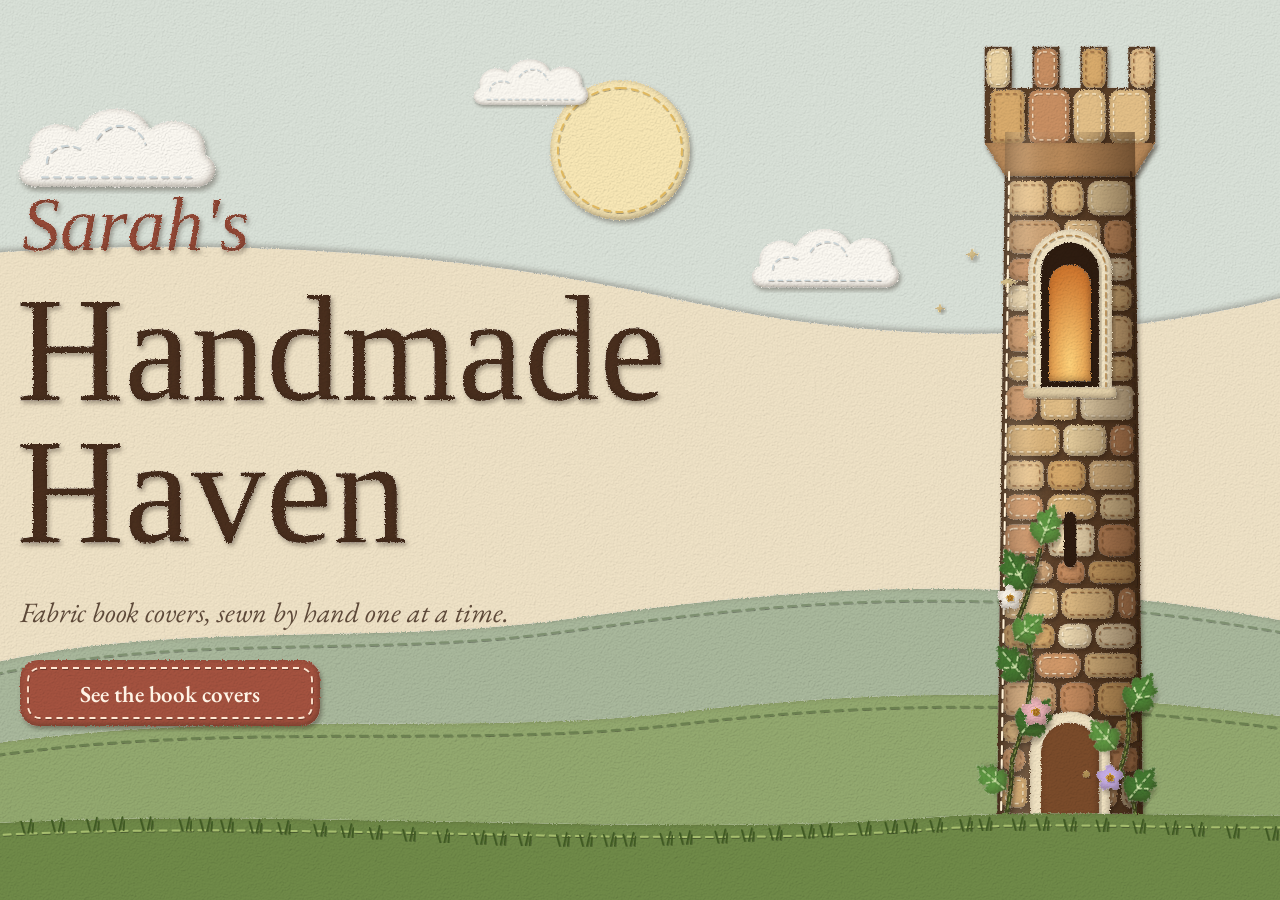
==== mockups/felt-tower.html @ f668f728 "Add felt-and-stitch style mockup of the hero A standalone page for sign-off; the live site is unchan" ====
<!doctype html>
<html lang="en">
<head>
<meta charset="utf-8">
<meta name="viewport" content="width=device-width, initial-scale=1">
<title>Felt Tower Mockup</title>
<link rel="preconnect" href="https://fonts.googleapis.com">
<link href="https://fonts.googleapis.com/css2?family=EB+Garamond:ital@1&family=IM+Fell+English:ital@0;1&display=swap" rel="stylesheet">
<style>
  html, body { margin: 0; height: 100%; background: #cdd6cf; overflow: hidden; }
  svg { display: block; width: 100vw; height: 100vh; }
</style>
</head>
<body>
<svg id="s" viewBox="0 0 1440 900" preserveAspectRatio="xMidYMid slice" aria-label="Felt tower mockup"></svg>
<script>
/* Felt-and-stitch style mockup of the hero. Static: the real version keeps
   every shape and animation, only the way things are painted changes. */
const NS = 'http://www.w3.org/2000/svg';
const svg = document.getElementById('s');
function el(n, a, p) { const e = document.createElementNS(NS, n); for (const k in a) e.setAttribute(k, a[k]); (p || svg).appendChild(e); return e; }
let seed = 11;
const rnd = () => { seed = (seed * 16807) % 2147483647; return (seed - 1) / 2147483646; };

svg.innerHTML = `
<defs>
  <!-- felt: fuzzy fibre edges, a matted fibre surface, a soft puffed edge and a shadow below -->
  <filter id="felt" x="-4%" y="-4%" width="108%" height="112%" color-interpolation-filters="sRGB">
    <feTurbulence type="fractalNoise" baseFrequency="0.75" numOctaves="2" seed="3" result="n1"/>
    <feDisplacementMap in="SourceGraphic" in2="n1" scale="3.2" xChannelSelector="R" yChannelSelector="G" result="fuzz"/>
    <feTurbulence type="fractalNoise" baseFrequency="1.15" numOctaves="3" seed="8" result="n2"/>
    <feDiffuseLighting in="n2" surfaceScale="1.1" lighting-color="#fff" result="bump"><feDistantLight azimuth="235" elevation="60"/></feDiffuseLighting>
    <feComponentTransfer in="bump" result="bumpSoft"><feFuncR type="linear" slope=".35" intercept=".68"/><feFuncG type="linear" slope=".35" intercept=".68"/><feFuncB type="linear" slope=".35" intercept=".68"/></feComponentTransfer>
    <feBlend in="fuzz" in2="bumpSoft" mode="multiply" result="tex0"/>
    <feComposite in="tex0" in2="fuzz" operator="in" result="tex"/>
    <feGaussianBlur in="SourceAlpha" stdDeviation="3.2" result="ab"/>
    <feOffset in="ab" dx="-1.5" dy="-2" result="abo"/>
    <feComposite in="SourceAlpha" in2="abo" operator="out" result="rim"/>
    <feFlood flood-color="#2a1a0c" flood-opacity=".38"/>
    <feComposite in2="rim" operator="in" result="rimShade"/>
    <feComposite in="rimShade" in2="fuzz" operator="in" result="rimIn"/>
    <feMerge result="puffed"><feMergeNode in="tex"/><feMergeNode in="rimIn"/></feMerge>
    <feGaussianBlur in="SourceAlpha" stdDeviation="2.2" result="sb"/>
    <feOffset in="sb" dx="2" dy="3" result="so"/>
    <feFlood flood-color="#1f140a" flood-opacity=".35"/>
    <feComposite in2="so" operator="in" result="shadow"/>
    <feMerge><feMergeNode in="shadow"/><feMergeNode in="puffed"/></feMerge>
  </filter>
  <!-- the same felt, without the puffed rim (big background sheets) -->
  <filter id="feltFlat" x="-2%" y="-2%" width="104%" height="104%" color-interpolation-filters="sRGB">
    <feTurbulence type="fractalNoise" baseFrequency="0.7" numOctaves="2" seed="5" result="n1"/>
    <feDisplacementMap in="SourceGraphic" in2="n1" scale="3" xChannelSelector="R" yChannelSelector="G" result="fuzz"/>
    <feTurbulence type="fractalNoise" baseFrequency="1.1" numOctaves="3" seed="2" result="n2"/>
    <feDiffuseLighting in="n2" surfaceScale="1" lighting-color="#fff" result="bump"><feDistantLight azimuth="235" elevation="62"/></feDiffuseLighting>
    <feComponentTransfer in="bump" result="bumpSoft"><feFuncR type="linear" slope=".3" intercept=".72"/><feFuncG type="linear" slope=".3" intercept=".72"/><feFuncB type="linear" slope=".3" intercept=".72"/></feComponentTransfer>
    <feBlend in="fuzz" in2="bumpSoft" mode="multiply" result="tex0"/>
    <feComposite in="tex0" in2="fuzz" operator="in" result="tex"/>
    <feGaussianBlur in="SourceAlpha" stdDeviation="2.5" result="sb"/>
    <feOffset in="sb" dx="0" dy="-3" result="so"/>
    <feFlood flood-color="#1f140a" flood-opacity=".25"/>
    <feComposite in2="so" operator="in" result="shadow"/>
    <feMerge><feMergeNode in="shadow"/><feMergeNode in="tex"/></feMerge>
  </filter>
  <!-- thread: a little wobble so stitches look sewn by hand -->
  <filter id="thread" x="-5%" y="-5%" width="110%" height="110%">
    <feTurbulence type="fractalNoise" baseFrequency="0.9" numOctaves="1" seed="4" result="n"/>
    <feDisplacementMap in="SourceGraphic" in2="n" scale="1.6" xChannelSelector="R" yChannelSelector="G" result="d"/>
    <feDropShadow dx=".6" dy=".9" stdDeviation=".4" flood-color="#000" flood-opacity=".35"/>
  </filter>
  <linearGradient id="towerShade" x1="0" x2="1">
    <stop offset="0" stop-color="#2a1708" stop-opacity=".42"/><stop offset=".22" stop-color="#fff2d8" stop-opacity=".12"/>
    <stop offset=".45" stop-color="#2a1708" stop-opacity="0"/><stop offset="1" stop-color="#2a1708" stop-opacity=".55"/>
  </linearGradient>
  <radialGradient id="glow" cx=".5" cy=".85" r=".8"><stop offset="0" stop-color="#ffd27a"/><stop offset="1" stop-color="#d0782f"/></radialGradient>
</defs>`;

const thread = (d, color, w = 2.2, dash = '7 5', parent) =>
  el('path', { d, fill: 'none', stroke: color, 'stroke-width': w, 'stroke-dasharray': dash, 'stroke-linecap': 'round', filter: 'url(#thread)' }, parent);

/* sky, sun, clouds */
el('rect', { x: -20, y: -20, width: 1480, height: 940, fill: '#d9e1d8', filter: 'url(#feltFlat)' });
const skyBand = el('g', { filter: 'url(#feltFlat)' });
el('path', { d: 'M-20 260 Q400 220 760 300 T1460 270 V940 H-20Z', fill: '#efe2c6' }, skyBand);
el('circle', { cx: 700, cy: 150, r: 70, fill: '#f8e7b5', filter: 'url(#felt)' });
thread('M700 88 a62 62 0 1 1 -0.1 0', '#e0b85e', 2, '6 6');
function cloud(x, y, s) {
  const g = el('g', { transform: `translate(${x} ${y}) scale(${s})` });
  const d = 'M0 40 C-6 14 26 4 40 18 C48 -6 92 -8 100 16 C116 2 150 10 146 38 C160 44 156 64 138 64 H6 C-12 64 -14 46 0 40Z';
  el('path', { d, fill: '#fbf8f1', filter: 'url(#felt)' }, g);
  thread('M10 56 H134 M14 44 C14 30 34 26 44 34 M56 24 C66 8 90 10 96 28', '#c9d3d6', 1.6, '5 5', g);
}
cloud(110, 110, 1.2); cloud(840, 230, 0.9); cloud(560, 60, 0.7);

/* hills */
const hills = [
  ['M-20 690 C200 610 420 650 640 620 S1100 560 1460 640 V940 H-20Z', '#a9b89c', '#8a9c7c'],
  ['M-20 760 C260 700 520 740 760 712 S1200 690 1460 730 V940 H-20Z', '#93a96f', '#7b915a'],
];
for (const [d, c, st] of hills) { el('path', { d, fill: c, filter: 'url(#felt)' }); }
thread('M-20 702 C200 622 420 662 640 632 S1100 572 1460 652', '#7e9070', 2, '8 6');
thread('M-20 772 C260 712 520 752 760 724 S1200 702 1460 742', '#6b8050', 2, '8 6');

/* the tower: a dark felt backing with felt stones stitched on */
const cx = 1150, tw = 138, tTop = 132, base = 830;
const hw = (y) => tw * (0.47 + 0.06 * (y - tTop) / (base - tTop));
const tower = el('g');
const bodyD = `M${cx - hw(tTop)} ${tTop} L${cx + hw(tTop)} ${tTop} L${cx + hw(base)} ${base} L${cx - hw(base)} ${base}Z`;
const pw = tw * 0.62, pTop = tTop - tw * 0.32, mh = tw * 0.3;
const n = 4, a = (2 * pw) / (n + (n - 1) * 0.75), gap = a * 0.75;
let parD = `M${cx - hw(tTop)} ${tTop + tw * 0.32} L${cx - pw} ${tTop + tw * 0.08} L${cx - pw} ${pTop - mh}`;
let x = cx - pw;
for (let i = 0; i < n; i++) { x += a; parD += ` L${x} ${pTop - mh}`; if (i < n - 1) { parD += ` L${x} ${pTop} L${x + gap} ${pTop} L${x + gap} ${pTop - mh}`; x += gap; } }
parD += ` L${cx + pw} ${tTop + tw * 0.08} L${cx + hw(tTop)} ${tTop + tw * 0.32}Z`;
el('path', { d: bodyD, fill: '#5d4129', filter: 'url(#felt)' }, tower);
el('path', { d: parD, fill: '#5d4129', filter: 'url(#felt)' }, tower);

const stoneCols = ['#e3bf87', '#d9ab6c', '#ecd3a2', '#d39a6a', '#c98f62', '#e8c48f', '#dcb57b', '#f0dcb4', '#cfa476'];
const stones = el('g', { filter: 'url(#felt)' }, tower);
const stitches = el('g', null, tower);
function stoneRow(y0, y1, xl, xr, inset = 4) {
  let xx = xl + 2;
  while (xx < xr - 8) {
    let w = 26 + rnd() * 32;
    if (xr - (xx + w) < 22) w = xr - xx - 2;
    const sx = xx + 2, sy = y0 + 2, sw = w - 4, sh = y1 - y0 - 4;
    const r = 6 + rnd() * 5;
    el('rect', { x: sx, y: sy, width: sw, height: sh, rx: r, fill: stoneCols[Math.floor(rnd() * stoneCols.length)] }, stones);
    if (sw > 14 && sh > 12) {
      el('rect', { x: sx + inset, y: sy + inset, width: sw - inset * 2, height: sh - inset * 2, rx: Math.max(2, r - 3),
        fill: 'none', stroke: rnd() < 0.5 ? '#fff4dc' : '#8a5a33', 'stroke-opacity': .75, 'stroke-width': 1.3,
        'stroke-dasharray': '4 3.5', filter: 'url(#thread)' }, stitches);
    }
    xx += w;
  }
}
// battlements
for (let i = 0, bx = cx - pw; i < n; i++, bx += a + gap) stoneRow(pTop - mh, pTop + 2, bx - 2, bx + a + 2, 3.5);
stoneRow(pTop, tTop + tw * 0.1, cx - pw + 2, cx + pw - 2);
// a stitched trim band where the parapet overhangs
el('path', { d: `M${cx - pw} ${tTop + tw * 0.08} L${cx + pw} ${tTop + tw * 0.08} L${cx + hw(tTop)} ${tTop + tw * 0.32} L${cx - hw(tTop)} ${tTop + tw * 0.32}Z`, fill: '#b98a5a', filter: 'url(#felt)' }, tower);
thread(`M${cx - pw + 10} ${tTop + tw * 0.15} L${cx + pw - 10} ${tTop + tw * 0.15}`, '#fff1d6', 1.6, '5 4', tower);
for (let y = tTop + tw * 0.34; y < base - 30; ) {
  const h = 26 + rnd() * 14, yb = Math.min(base, y + h);
  stoneRow(y, yb, cx - hw(y), cx + hw(y));
  y = yb + 1;
}
// round-tower light and shade over the stones
el('path', { d: bodyD, fill: 'url(#towerShade)' }, tower);

// stitched outline down both sides
thread(`M${cx - hw(tTop) + 4} ${tTop + 40} L${cx - hw(base) + 4} ${base}`, '#fff1d6', 2, '8 6');
thread(`M${cx + hw(tTop) - 4} ${tTop + 40} L${cx + hw(base) - 4} ${base}`, '#3b2614', 2, '8 6');

/* window: cream arch, dark opening, glowing felt patch */
const wx = cx, wTop = tTop + tw * 0.8, wW = tw * 0.42, wB = wTop + tw * 1.05;
const arch = (w, t, b) => `M${wx - w / 2} ${b} L${wx - w / 2} ${t + w / 2} A${w / 2} ${w / 2} 0 0 1 ${wx + w / 2} ${t + w / 2} L${wx + w / 2} ${b}Z`;
el('path', { d: arch(wW + 26, wTop - 13, wB + 4), fill: '#f2e4c4', filter: 'url(#felt)' }, tower);
el('path', { d: arch(wW, wTop, wB), fill: '#2e1c10', filter: 'url(#felt)' }, tower);
el('path', { d: arch(wW - 16, wTop + 22, wB - 6), fill: 'url(#glow)', filter: 'url(#felt)' }, tower);
thread(arch(wW + 14, wTop - 7, wB + 2).replace(/Z$/, ''), '#b48a52', 1.6, '5 4', tower);
el('rect', { x: wx - wW * 0.8, y: wB, width: wW * 1.6, height: 11, rx: 4, fill: '#e9d6ae', filter: 'url(#felt)' }, tower);
// felt sparkles drifting from the window
const starD = 'M0 -7 L2 -2 L7 0 L2 2 L0 7 L-2 2 L-7 0 L-2 -2Z';
for (const [sx, sy, r] of [[wx - 62, wTop + 40, 1.4], [wx - 98, wTop + 12, 1], [wx - 40, wTop + 92, 0.9], [wx - 130, wTop + 66, 0.8]]) {
  el('path', { d: starD, transform: `translate(${sx} ${sy}) scale(${r})`, fill: '#ffe7a8', filter: 'url(#felt)' }, tower);
}

/* arrow slit */
const sy0 = wB + tw * 0.9;
el('rect', { x: cx - 6, y: sy0, width: 12, height: 56, rx: 6, fill: '#2e1c10', filter: 'url(#felt)' }, tower);

/* door: felt planks with running-stitch seams */
const dW = tw * 0.42, dTop = base - tw * 0.78;
const door = el('g', null, tower);
el('path', { d: arch(dW + 22, dTop - 11, base + 10), fill: '#f2e4c4', filter: 'url(#felt)' }, door);
el('path', { d: arch(dW, dTop, base + 10), fill: '#7a4b2a', filter: 'url(#felt)' }, door);
for (let i = 1; i < 4; i++) thread(`M${wx - dW / 2 + dW * i / 4} ${dTop + 8} V${base}`, '#c99a68', 1.4, '4 4', door);
el('circle', { cx: wx + dW * 0.28, cy: dTop + dW * 0.9, r: 3.5, fill: '#d9b46a', filter: 'url(#felt)' }, door);

/* ivy climbing the tower: felt leaves with stitched veins, felt flowers with knotted centres */
const leafD = 'M0 0 C-3 -3 -9 -4 -10 -8 C-12 -12 -8 -14 -6 -13 C-10 -17 -9 -22 -5 -21 C-3 -24 -1 -26 0 -29 C1 -26 3 -24 5 -21 C9 -22 10 -17 6 -13 C8 -14 12 -12 10 -8 C9 -4 3 -3 0 0Z';
const ivy = el('g');
function vine(pts) {
  let d = `M${pts[0][0]} ${pts[0][1]}`;
  for (let i = 1; i < pts.length; i++) { const p = pts[i - 1], q = pts[i]; d += ` Q${p[0] + (q[0] - p[0]) * 0.2 + 10} ${(p[1] + q[1]) / 2} ${q[0]} ${q[1]}`; }
  el('path', { d, fill: 'none', stroke: '#4c5a28', 'stroke-width': 5, 'stroke-linecap': 'round', filter: 'url(#felt)' }, ivy);
  thread(d, '#7d8f45', 1.2, '4 4', ivy);
  return pts;
}
const greens = ['#4f8a38', '#5f9a43', '#447a31', '#6aa64c'];
function leaf(x, y, rot, s) {
  const g = el('g', { transform: `translate(${x} ${y}) rotate(${rot}) scale(${s})` }, ivy);
  el('path', { d: leafD, fill: greens[Math.floor(rnd() * greens.length)], filter: 'url(#felt)' }, g);
  thread('M0 -2 V-24 M0 -10 L-6 -15 M0 -10 L6 -15', '#d6e8b0', 0.9, '2.5 2', g);
}
function flower(x, y, s, col) {
  const g = el('g', { transform: `translate(${x} ${y}) scale(${s})` }, ivy);
  const petals = el('g', { filter: 'url(#felt)' }, g);
  for (let i = 0; i < 5; i++) el('ellipse', { cx: 0, cy: -6, rx: 4.6, ry: 6, transform: `rotate(${i * 72})`, fill: col }, petals);
  el('circle', { r: 3.4, fill: '#f0b43c', filter: 'url(#felt)' }, g);
  for (let i = 0; i < 5; i++) el('circle', { cx: Math.cos(i * 1.26) * 1.6, cy: Math.sin(i * 1.26) * 1.6, r: .8, fill: '#9a5d14' }, g);
}
const v1 = vine([[cx - 70, base + 10], [cx - 58, base - 70], [cx - 40, base - 140], [cx - 52, base - 210], [cx - 30, base - 280]]);
const v2 = vine([[cx + 64, base + 10], [cx + 50, base - 60], [cx + 58, base - 120]]);
[[cx - 64, base - 40, -50], [cx - 50, base - 95, 40], [cx - 44, base - 150, -40], [cx - 56, base - 190, 50], [cx - 42, base - 240, -30], [cx - 30, base - 285, 20],
 [cx + 58, base - 30, 40], [cx + 46, base - 80, -40], [cx + 60, base - 118, 30]].forEach(([lx, ly, r]) => leaf(lx, ly, r, 1.3 + rnd() * 0.4));
flower(cx - 34, base - 118, 1.25, '#f3b9c0'); flower(cx - 60, base - 232, 1.1, '#fbf5ea'); flower(cx + 40, base - 52, 1.15, '#c9b0ea');

/* ground: green felt with thread grass and little felt flowers */
el('path', { d: 'M-20 830 C300 800 700 840 1000 818 C1150 806 1300 822 1460 812 V940 H-20Z', fill: '#6f8a48', filter: 'url(#felt)' });
thread('M-20 842 C300 812 700 852 1000 830 C1150 818 1300 834 1460 824', '#a6bd6e', 2, '7 6');
for (let gx = 10; gx < 1440; gx += 18 + rnd() * 22) {
  const gy = 832 - 8 * Math.sin(gx / 140) + 6;
  thread(`M${gx} ${gy} l-3 -11 M${gx + 4} ${gy} l3 -13 M${gx + 8} ${gy} l1 -9`, '#3f5a24', 1.6, '0', null);
}
for (const [fx, fy, c] of [[240, 836, '#f3b9c0'], [520, 842, '#fbf5ea'], [880, 838, '#f8d66a'], [1330, 834, '#fbf5ea'], [990, 846, '#f3b9c0']]) flower(fx, fy, 0.9, c);

/* the title, as felt letters appliquéd onto the sky */
const title = el('g', { transform: 'translate(96 250)' });
const t1 = el('text', { x: 6, y: 0, 'font-family': 'IM Fell English', 'font-style': 'italic', 'font-size': 76, fill: '#a34f3c', filter: 'url(#felt)' }, title);
t1.textContent = "Sarah's";
const big = [['Handmade', 150], ['Haven', 292]];
for (const [word, y] of big) {
  const t = el('text', { x: 0, y, 'font-family': 'IM Fell English', 'font-size': 150, fill: '#4a2f1e', filter: 'url(#felt)' }, title);
  t.textContent = word;
}
const tag = el('text', { x: 4, y: 372, 'font-family': 'EB Garamond', 'font-style': 'italic', 'font-size': 28, fill: '#5c4838' }, title);
tag.textContent = 'Fabric book covers, sewn by hand one at a time.';
// a felt button for the call to action
const btn = el('g', { transform: 'translate(100 660)' });
el('rect', { width: 300, height: 66, rx: 18, fill: '#a4523f', filter: 'url(#felt)' }, btn);
el('rect', { x: 8, y: 8, width: 284, height: 50, rx: 12, fill: 'none', stroke: '#ffe7d2', 'stroke-width': 1.8, 'stroke-dasharray': '6 5', filter: 'url(#thread)' }, btn);
const bt = el('text', { x: 150, y: 42, 'text-anchor': 'middle', 'font-family': 'EB Garamond', 'font-size': 23, 'font-weight': 600, fill: '#fff4e6' }, btn);
bt.textContent = 'See the book covers';
</script>
</body>
</html>
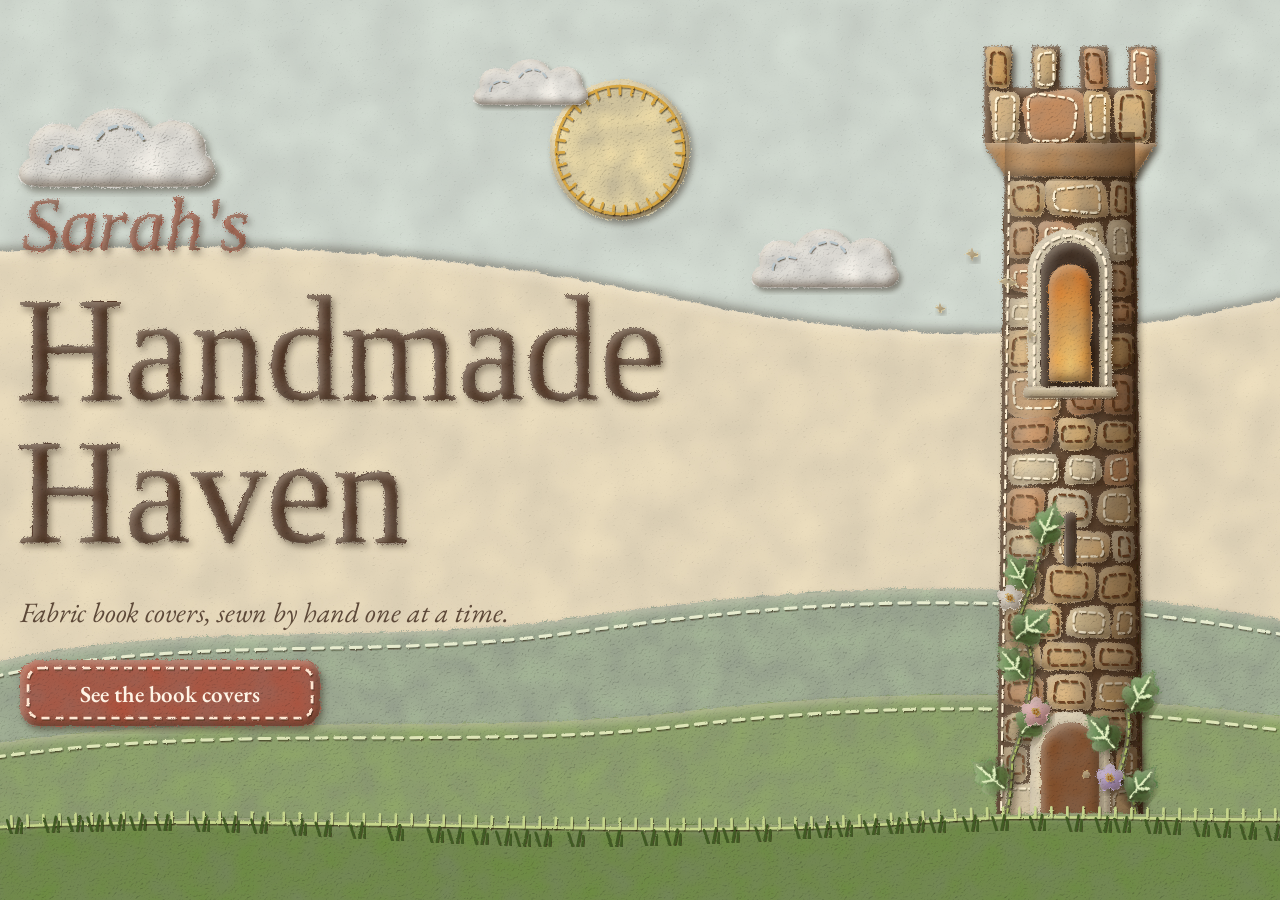
==== commit 05a3e1fa: "Felt mockup: stronger felt and stitching Coarser fibre surface, stray fibres past every edge, heathe" ====
--- a/mockups/felt-tower.html
+++ b/mockups/felt-tower.html
@@ -24,70 +24,127 @@
 
 svg.innerHTML = `
 <defs>
-  <!-- felt: fuzzy fibre edges, a matted fibre surface, a soft puffed edge and a shadow below -->
-  <filter id="felt" x="-4%" y="-4%" width="108%" height="112%" color-interpolation-filters="sRGB">
-    <feTurbulence type="fractalNoise" baseFrequency="0.75" numOctaves="2" seed="3" result="n1"/>
-    <feDisplacementMap in="SourceGraphic" in2="n1" scale="3.2" xChannelSelector="R" yChannelSelector="G" result="fuzz"/>
-    <feTurbulence type="fractalNoise" baseFrequency="1.15" numOctaves="3" seed="8" result="n2"/>
-    <feDiffuseLighting in="n2" surfaceScale="1.1" lighting-color="#fff" result="bump"><feDistantLight azimuth="235" elevation="60"/></feDiffuseLighting>
-    <feComponentTransfer in="bump" result="bumpSoft"><feFuncR type="linear" slope=".35" intercept=".68"/><feFuncG type="linear" slope=".35" intercept=".68"/><feFuncB type="linear" slope=".35" intercept=".68"/></feComponentTransfer>
-    <feBlend in="fuzz" in2="bumpSoft" mode="multiply" result="tex0"/>
-    <feComposite in="tex0" in2="fuzz" operator="in" result="tex"/>
-    <feGaussianBlur in="SourceAlpha" stdDeviation="3.2" result="ab"/>
-    <feOffset in="ab" dx="-1.5" dy="-2" result="abo"/>
-    <feComposite in="SourceAlpha" in2="abo" operator="out" result="rim"/>
-    <feFlood flood-color="#2a1a0c" flood-opacity=".38"/>
-    <feComposite in2="rim" operator="in" result="rimShade"/>
-    <feComposite in="rimShade" in2="fuzz" operator="in" result="rimIn"/>
-    <feMerge result="puffed"><feMergeNode in="tex"/><feMergeNode in="rimIn"/></feMerge>
-    <feGaussianBlur in="SourceAlpha" stdDeviation="2.2" result="sb"/>
-    <feOffset in="sb" dx="2" dy="3" result="so"/>
-    <feFlood flood-color="#1f140a" flood-opacity=".35"/>
-    <feComposite in2="so" operator="in" result="shadow"/>
-    <feMerge><feMergeNode in="shadow"/><feMergeNode in="puffed"/></feMerge>
+  <!-- felt: heathered colour, coarse matted fibres, stray fibres past every edge, a puffed stuffed edge, a soft shadow -->
+  <filter id="felt" x="-8%" y="-8%" width="116%" height="120%" color-interpolation-filters="sRGB">
+    <!-- heathered: slow colour variation across the piece -->
+    <feTurbulence type="fractalNoise" baseFrequency="0.035" numOctaves="2" seed="9" result="heath"/>
+    <feColorMatrix in="heath" type="matrix" values="0 0 0 0 .5  0 0 0 0 .5  0 0 0 0 .5  .9 0 0 0 0" result="heathA"/>
+    <feComposite in="heathA" in2="SourceGraphic" operator="in" result="heathIn"/>
+    <feBlend in="SourceGraphic" in2="heathIn" mode="soft-light" result="col"/>
+    <!-- uneven cut edge -->
+    <feTurbulence type="fractalNoise" baseFrequency="0.09" numOctaves="2" seed="3" result="nEdge"/>
+    <feDisplacementMap in="col" in2="nEdge" scale="3.5" xChannelSelector="R" yChannelSelector="G" result="cut"/>
+    <!-- stray fibres: a fine, strongly displaced copy at the edge -->
+    <feTurbulence type="fractalNoise" baseFrequency="1.8" numOctaves="1" seed="12" result="nFib"/>
+    <feDisplacementMap in="cut" in2="nFib" scale="9" xChannelSelector="R" yChannelSelector="B" result="fib"/>
+    <feComponentTransfer in="fib" result="fibSoft"><feFuncA type="linear" slope=".75"/></feComponentTransfer>
+    <!-- matted fibre surface, coarse enough to read at a distance -->
+    <feTurbulence type="fractalNoise" baseFrequency="1.25" numOctaves="3" seed="8" result="nSurf"/>
+    <feDiffuseLighting in="nSurf" surfaceScale="1.7" lighting-color="#fff" result="bump"><feDistantLight azimuth="235" elevation="55"/></feDiffuseLighting>
+    <feComponentTransfer in="bump" result="bumpSoft"><feFuncR type="linear" slope=".5" intercept=".62"/><feFuncG type="linear" slope=".5" intercept=".62"/><feFuncB type="linear" slope=".5" intercept=".62"/></feComponentTransfer>
+    <feBlend in="cut" in2="bumpSoft" mode="multiply" result="tex00"/>
+    <feColorMatrix in="tex00" type="saturate" values="1.18" result="tex0"/>
+    <feComposite in="tex0" in2="cut" operator="in" result="tex"/>
+    <!-- puff: dark rim low-right, light rim high-left -->
+    <feGaussianBlur in="SourceAlpha" stdDeviation="4.5" result="ab"/>
+    <feOffset in="ab" dx="-3" dy="-4" result="abDark"/>
+    <feComposite in="SourceAlpha" in2="abDark" operator="out" result="rimD"/>
+    <feFlood flood-color="#2a1708" flood-opacity=".55"/><feComposite in2="rimD" operator="in" result="rimDark"/>
+    <feOffset in="ab" dx="3" dy="4" result="abLight"/>
+    <feComposite in="SourceAlpha" in2="abLight" operator="out" result="rimL"/>
+    <feFlood flood-color="#fff6e2" flood-opacity=".38"/><feComposite in2="rimL" operator="in" result="rimLight"/>
+    <feMerge result="pf"><feMergeNode in="tex"/><feMergeNode in="rimDark"/><feMergeNode in="rimLight"/></feMerge>
+    <feComposite in="pf" in2="cut" operator="in" result="puffed"/>
+    <!-- shadow on the piece below -->
+    <feGaussianBlur in="SourceAlpha" stdDeviation="3" result="sb"/>
+    <feOffset in="sb" dx="3" dy="4" result="so"/>
+    <feFlood flood-color="#1f1206" flood-opacity=".42"/><feComposite in2="so" operator="in" result="shadow"/>
+    <feMerge><feMergeNode in="shadow"/><feMergeNode in="fibSoft"/><feMergeNode in="puffed"/></feMerge>
   </filter>
-  <!-- the same felt, without the puffed rim (big background sheets) -->
-  <filter id="feltFlat" x="-2%" y="-2%" width="104%" height="104%" color-interpolation-filters="sRGB">
-    <feTurbulence type="fractalNoise" baseFrequency="0.7" numOctaves="2" seed="5" result="n1"/>
-    <feDisplacementMap in="SourceGraphic" in2="n1" scale="3" xChannelSelector="R" yChannelSelector="G" result="fuzz"/>
-    <feTurbulence type="fractalNoise" baseFrequency="1.1" numOctaves="3" seed="2" result="n2"/>
-    <feDiffuseLighting in="n2" surfaceScale="1" lighting-color="#fff" result="bump"><feDistantLight azimuth="235" elevation="62"/></feDiffuseLighting>
-    <feComponentTransfer in="bump" result="bumpSoft"><feFuncR type="linear" slope=".3" intercept=".72"/><feFuncG type="linear" slope=".3" intercept=".72"/><feFuncB type="linear" slope=".3" intercept=".72"/></feComponentTransfer>
-    <feBlend in="fuzz" in2="bumpSoft" mode="multiply" result="tex0"/>
-    <feComposite in="tex0" in2="fuzz" operator="in" result="tex"/>
-    <feGaussianBlur in="SourceAlpha" stdDeviation="2.5" result="sb"/>
-    <feOffset in="sb" dx="0" dy="-3" result="so"/>
-    <feFlood flood-color="#1f140a" flood-opacity=".25"/>
-    <feComposite in2="so" operator="in" result="shadow"/>
-    <feMerge><feMergeNode in="shadow"/><feMergeNode in="tex"/></feMerge>
+  <!-- big background sheets: same felt, gentler puff -->
+  <filter id="feltFlat" x="-3%" y="-3%" width="106%" height="106%" color-interpolation-filters="sRGB">
+    <feTurbulence type="fractalNoise" baseFrequency="0.02" numOctaves="2" seed="4" result="heath"/>
+    <feColorMatrix in="heath" type="matrix" values="0 0 0 0 .5  0 0 0 0 .5  0 0 0 0 .5  .45 0 0 0 0" result="heathA"/>
+    <feComposite in="heathA" in2="SourceGraphic" operator="in" result="heathIn"/>
+    <feBlend in="SourceGraphic" in2="heathIn" mode="soft-light" result="col"/>
+    <feTurbulence type="fractalNoise" baseFrequency="0.08" numOctaves="2" seed="5" result="nEdge"/>
+    <feDisplacementMap in="col" in2="nEdge" scale="6" xChannelSelector="R" yChannelSelector="G" result="cut"/>
+    <feTurbulence type="fractalNoise" baseFrequency="1.8" numOctaves="1" seed="6" result="nFib"/>
+    <feDisplacementMap in="cut" in2="nFib" scale="9" xChannelSelector="R" yChannelSelector="B" result="fib"/>
+    <feComponentTransfer in="fib" result="fibSoft"><feFuncA type="linear" slope=".7"/></feComponentTransfer>
+    <feTurbulence type="fractalNoise" baseFrequency="1.25" numOctaves="3" seed="2" result="nSurf"/>
+    <feDiffuseLighting in="nSurf" surfaceScale="1.3" lighting-color="#fff" result="bump"><feDistantLight azimuth="235" elevation="58"/></feDiffuseLighting>
+    <feComponentTransfer in="bump" result="bumpSoft"><feFuncR type="linear" slope=".38" intercept=".72"/><feFuncG type="linear" slope=".38" intercept=".72"/><feFuncB type="linear" slope=".38" intercept=".72"/></feComponentTransfer>
+    <feBlend in="cut" in2="bumpSoft" mode="multiply" result="tex00"/>
+    <feColorMatrix in="tex00" type="saturate" values="1.18" result="tex0"/>
+    <feComposite in="tex0" in2="cut" operator="in" result="tex"/>
+    <feGaussianBlur in="SourceAlpha" stdDeviation="5" result="ab"/>
+    <feOffset in="ab" dx="0" dy="6" result="abL"/>
+    <feComposite in="SourceAlpha" in2="abL" operator="out" result="rimL"/>
+    <feFlood flood-color="#fff6e2" flood-opacity=".3"/><feComposite in2="rimL" operator="in" result="rimLight"/>
+    <feMerge result="pf"><feMergeNode in="tex"/><feMergeNode in="rimLight"/></feMerge>
+    <feComposite in="pf" in2="cut" operator="in" result="puffed"/>
+    <feGaussianBlur in="SourceAlpha" stdDeviation="4" result="sb"/>
+    <feOffset in="sb" dx="0" dy="-5" result="so"/>
+    <feFlood flood-color="#1f1206" flood-opacity=".32"/><feComposite in2="so" operator="in" result="shadow"/>
+    <feMerge><feMergeNode in="shadow"/><feMergeNode in="fibSoft"/><feMergeNode in="puffed"/></feMerge>
   </filter>
-  <!-- thread: a little wobble so stitches look sewn by hand -->
+  <!-- thread: hand wobble, a tiny highlight and a shadow where it dips into the felt -->
   <filter id="thread" x="-5%" y="-5%" width="110%" height="110%">
-    <feTurbulence type="fractalNoise" baseFrequency="0.9" numOctaves="1" seed="4" result="n"/>
-    <feDisplacementMap in="SourceGraphic" in2="n" scale="1.6" xChannelSelector="R" yChannelSelector="G" result="d"/>
-    <feDropShadow dx=".6" dy=".9" stdDeviation=".4" flood-color="#000" flood-opacity=".35"/>
+    <feTurbulence type="fractalNoise" baseFrequency="0.6" numOctaves="1" seed="4" result="n"/>
+    <feDisplacementMap in="SourceGraphic" in2="n" scale="2.4" xChannelSelector="R" yChannelSelector="G" result="d"/>
+    <feGaussianBlur in="d" stdDeviation=".35" result="db"/>
+    <feDropShadow in="db" dx=".9" dy="1.4" stdDeviation=".6" flood-color="#1a0f05" flood-opacity=".55"/>
   </filter>
   <linearGradient id="towerShade" x1="0" x2="1">
-    <stop offset="0" stop-color="#2a1708" stop-opacity=".42"/><stop offset=".22" stop-color="#fff2d8" stop-opacity=".12"/>
-    <stop offset=".45" stop-color="#2a1708" stop-opacity="0"/><stop offset="1" stop-color="#2a1708" stop-opacity=".55"/>
+    <stop offset="0" stop-color="#2a1708" stop-opacity=".45"/><stop offset=".22" stop-color="#fff2d8" stop-opacity=".12"/>
+    <stop offset=".45" stop-color="#2a1708" stop-opacity="0"/><stop offset="1" stop-color="#2a1708" stop-opacity=".6"/>
   </linearGradient>
   <radialGradient id="glow" cx=".5" cy=".85" r=".8"><stop offset="0" stop-color="#ffd27a"/><stop offset="1" stop-color="#d0782f"/></radialGradient>
 </defs>`;
 
-const thread = (d, color, w = 2.2, dash = '7 5', parent) =>
+const thread = (d, color, w = 3.2, dash = '10 7', parent) =>
   el('path', { d, fill: 'none', stroke: color, 'stroke-width': w, 'stroke-dasharray': dash, 'stroke-linecap': 'round', filter: 'url(#thread)' }, parent);
 
+// blanket stitch along a path: a running line plus little ticks into the piece
+function blanket(pathD, color, every = 14, len = 9, inward = 1, parent) {
+  const p = el('path', { d: pathD, fill: 'none' }, parent);
+  const L = p.getTotalLength(); p.remove();
+  let d = '';
+  for (let s = 0; s < L; s += every) {
+    const a = p.getPointAtLength(Math.min(L, s)), b = p.getPointAtLength(Math.min(L, s + 1));
+    const tx = b.x - a.x, ty = b.y - a.y, m = Math.hypot(tx, ty) || 1;
+    const nx = -ty / m * inward, ny = tx / m * inward;
+    d += `M${a.x.toFixed(1)} ${a.y.toFixed(1)} l${(nx * len).toFixed(1)} ${(ny * len).toFixed(1)} `;
+  }
+  thread(pathD, color, 2.6, '0', parent);
+  thread(d, color, 2.6, '0', parent);
+}
+// a wonky hand-cut shape for a felt stone
+function cutRect(x, y, w, h) {
+  const j = () => (rnd() - 0.5) * Math.min(w, h) * 0.22;
+  const p = [[x + j(), y + j()], [x + w + j(), y + j()], [x + w + j(), y + h + j()], [x + j(), y + h + j()]];
+  const r = Math.min(w, h) * 0.3;
+  let d = '';
+  for (let i = 0; i < 4; i++) {
+    const c = p[i], nx = p[(i + 1) % 4], pv = p[(i + 3) % 4];
+    const a = [c[0] + (pv[0] - c[0]) * r / Math.hypot(pv[0] - c[0], pv[1] - c[1]), c[1] + (pv[1] - c[1]) * r / Math.hypot(pv[0] - c[0], pv[1] - c[1])];
+    const b = [c[0] + (nx[0] - c[0]) * r / Math.hypot(nx[0] - c[0], nx[1] - c[1]), c[1] + (nx[1] - c[1]) * r / Math.hypot(nx[0] - c[0], nx[1] - c[1])];
+    d += `${i ? 'L' : 'M'}${a[0].toFixed(1)} ${a[1].toFixed(1)} Q${c[0].toFixed(1)} ${c[1].toFixed(1)} ${b[0].toFixed(1)} ${b[1].toFixed(1)} `;
+  }
+  return d + 'Z';
+}
 /* sky, sun, clouds */
 el('rect', { x: -20, y: -20, width: 1480, height: 940, fill: '#d9e1d8', filter: 'url(#feltFlat)' });
 const skyBand = el('g', { filter: 'url(#feltFlat)' });
 el('path', { d: 'M-20 260 Q400 220 760 300 T1460 270 V940 H-20Z', fill: '#efe2c6' }, skyBand);
 el('circle', { cx: 700, cy: 150, r: 70, fill: '#f8e7b5', filter: 'url(#felt)' });
-thread('M700 88 a62 62 0 1 1 -0.1 0', '#e0b85e', 2, '6 6');
+blanket('M700 86 a64 64 0 1 1 -0.1 0', '#d8a743', 13, 8, 1);
 function cloud(x, y, s) {
   const g = el('g', { transform: `translate(${x} ${y}) scale(${s})` });
   const d = 'M0 40 C-6 14 26 4 40 18 C48 -6 92 -8 100 16 C116 2 150 10 146 38 C160 44 156 64 138 64 H6 C-12 64 -14 46 0 40Z';
   el('path', { d, fill: '#fbf8f1', filter: 'url(#felt)' }, g);
-  thread('M10 56 H134 M14 44 C14 30 34 26 44 34 M56 24 C66 8 90 10 96 28', '#c9d3d6', 1.6, '5 5', g);
+  thread('M14 44 C14 30 34 26 44 34 M56 24 C66 8 90 10 96 28', '#b9c6cc', 2.4, '7 6', g);
 }
 cloud(110, 110, 1.2); cloud(840, 230, 0.9); cloud(560, 60, 0.7);
 
@@ -97,8 +154,8 @@
   ['M-20 760 C260 700 520 740 760 712 S1200 690 1460 730 V940 H-20Z', '#93a96f', '#7b915a'],
 ];
 for (const [d, c, st] of hills) { el('path', { d, fill: c, filter: 'url(#felt)' }); }
-thread('M-20 702 C200 622 420 662 640 632 S1100 572 1460 652', '#7e9070', 2, '8 6');
-thread('M-20 772 C260 712 520 752 760 724 S1200 702 1460 742', '#6b8050', 2, '8 6');
+thread('M-20 704 C200 624 420 664 640 634 S1100 574 1460 654', '#e8eccf', 3, '11 8');
+thread('M-20 774 C260 714 520 754 760 726 S1200 704 1460 744', '#dfe6b8', 3, '11 8');
 
 /* the tower: a dark felt backing with felt stones stitched on */
 const cx = 1150, tw = 138, tTop = 132, base = 830;
@@ -117,18 +174,19 @@
 const stoneCols = ['#e3bf87', '#d9ab6c', '#ecd3a2', '#d39a6a', '#c98f62', '#e8c48f', '#dcb57b', '#f0dcb4', '#cfa476'];
 const stones = el('g', { filter: 'url(#felt)' }, tower);
 const stitches = el('g', null, tower);
-function stoneRow(y0, y1, xl, xr, inset = 4) {
+function stoneRow(y0, y1, xl, xr, inset = 5) {
   let xx = xl + 2;
   while (xx < xr - 8) {
-    let w = 26 + rnd() * 32;
+    let w = 30 + rnd() * 34;
     if (xr - (xx + w) < 22) w = xr - xx - 2;
     const sx = xx + 2, sy = y0 + 2, sw = w - 4, sh = y1 - y0 - 4;
     const r = 6 + rnd() * 5;
-    el('rect', { x: sx, y: sy, width: sw, height: sh, rx: r, fill: stoneCols[Math.floor(rnd() * stoneCols.length)] }, stones);
-    if (sw > 14 && sh > 12) {
-      el('rect', { x: sx + inset, y: sy + inset, width: sw - inset * 2, height: sh - inset * 2, rx: Math.max(2, r - 3),
-        fill: 'none', stroke: rnd() < 0.5 ? '#fff4dc' : '#8a5a33', 'stroke-opacity': .75, 'stroke-width': 1.3,
-        'stroke-dasharray': '4 3.5', filter: 'url(#thread)' }, stitches);
+    void r;
+    el('path', { d: cutRect(sx, sy, sw, sh), fill: stoneCols[Math.floor(rnd() * stoneCols.length)] }, stones);
+    if (sw > 16 && sh > 14) {
+      el('path', { d: cutRect(sx + inset + 1, sy + inset + 1, sw - inset * 2 - 2, sh - inset * 2 - 2),
+        fill: 'none', stroke: rnd() < 0.6 ? '#fff3d6' : '#6e4322', 'stroke-width': 2.2,
+        'stroke-dasharray': '5.5 4', 'stroke-linecap': 'round', filter: 'url(#thread)' }, stitches);
     }
     xx += w;
   }
@@ -138,9 +196,9 @@
 stoneRow(pTop, tTop + tw * 0.1, cx - pw + 2, cx + pw - 2);
 // a stitched trim band where the parapet overhangs
 el('path', { d: `M${cx - pw} ${tTop + tw * 0.08} L${cx + pw} ${tTop + tw * 0.08} L${cx + hw(tTop)} ${tTop + tw * 0.32} L${cx - hw(tTop)} ${tTop + tw * 0.32}Z`, fill: '#b98a5a', filter: 'url(#felt)' }, tower);
-thread(`M${cx - pw + 10} ${tTop + tw * 0.15} L${cx + pw - 10} ${tTop + tw * 0.15}`, '#fff1d6', 1.6, '5 4', tower);
+thread(`M${cx - pw + 10} ${tTop + tw * 0.15} L${cx + pw - 10} ${tTop + tw * 0.15}`, '#fff1d6', 2.6, '7 5', tower);
 for (let y = tTop + tw * 0.34; y < base - 30; ) {
-  const h = 26 + rnd() * 14, yb = Math.min(base, y + h);
+  const h = 30 + rnd() * 14, yb = Math.min(base, y + h);
   stoneRow(y, yb, cx - hw(y), cx + hw(y));
   y = yb + 1;
 }
@@ -157,7 +215,7 @@
 el('path', { d: arch(wW + 26, wTop - 13, wB + 4), fill: '#f2e4c4', filter: 'url(#felt)' }, tower);
 el('path', { d: arch(wW, wTop, wB), fill: '#2e1c10', filter: 'url(#felt)' }, tower);
 el('path', { d: arch(wW - 16, wTop + 22, wB - 6), fill: 'url(#glow)', filter: 'url(#felt)' }, tower);
-thread(arch(wW + 14, wTop - 7, wB + 2).replace(/Z$/, ''), '#b48a52', 1.6, '5 4', tower);
+thread(arch(wW + 14, wTop - 7, wB + 2).replace(/Z$/, ''), '#fff1d6', 2.6, '7 5', tower);
 el('rect', { x: wx - wW * 0.8, y: wB, width: wW * 1.6, height: 11, rx: 4, fill: '#e9d6ae', filter: 'url(#felt)' }, tower);
 // felt sparkles drifting from the window
 const starD = 'M0 -7 L2 -2 L7 0 L2 2 L0 7 L-2 2 L-7 0 L-2 -2Z';
@@ -174,7 +232,7 @@
 const door = el('g', null, tower);
 el('path', { d: arch(dW + 22, dTop - 11, base + 10), fill: '#f2e4c4', filter: 'url(#felt)' }, door);
 el('path', { d: arch(dW, dTop, base + 10), fill: '#7a4b2a', filter: 'url(#felt)' }, door);
-for (let i = 1; i < 4; i++) thread(`M${wx - dW / 2 + dW * i / 4} ${dTop + 8} V${base}`, '#c99a68', 1.4, '4 4', door);
+for (let i = 1; i < 4; i++) thread(`M${wx - dW / 2 + dW * i / 4} ${dTop + 8} V${base}`, '#e6c18f', 2.4, '6 5', door);
 el('circle', { cx: wx + dW * 0.28, cy: dTop + dW * 0.9, r: 3.5, fill: '#d9b46a', filter: 'url(#felt)' }, door);
 
 /* ivy climbing the tower: felt leaves with stitched veins, felt flowers with knotted centres */
@@ -184,14 +242,14 @@
   let d = `M${pts[0][0]} ${pts[0][1]}`;
   for (let i = 1; i < pts.length; i++) { const p = pts[i - 1], q = pts[i]; d += ` Q${p[0] + (q[0] - p[0]) * 0.2 + 10} ${(p[1] + q[1]) / 2} ${q[0]} ${q[1]}`; }
   el('path', { d, fill: 'none', stroke: '#4c5a28', 'stroke-width': 5, 'stroke-linecap': 'round', filter: 'url(#felt)' }, ivy);
-  thread(d, '#7d8f45', 1.2, '4 4', ivy);
+  thread(d, '#a8bb63', 2, '5 4', ivy);
   return pts;
 }
 const greens = ['#4f8a38', '#5f9a43', '#447a31', '#6aa64c'];
 function leaf(x, y, rot, s) {
   const g = el('g', { transform: `translate(${x} ${y}) rotate(${rot}) scale(${s})` }, ivy);
   el('path', { d: leafD, fill: greens[Math.floor(rnd() * greens.length)], filter: 'url(#felt)' }, g);
-  thread('M0 -2 V-24 M0 -10 L-6 -15 M0 -10 L6 -15', '#d6e8b0', 0.9, '2.5 2', g);
+  thread('M0 -2 V-24 M0 -10 L-6 -15 M0 -10 L6 -15', '#e3f0c0', 1.4, '0', g);
 }
 function flower(x, y, s, col) {
   const g = el('g', { transform: `translate(${x} ${y}) scale(${s})` }, ivy);
@@ -208,10 +266,10 @@
 
 /* ground: green felt with thread grass and little felt flowers */
 el('path', { d: 'M-20 830 C300 800 700 840 1000 818 C1150 806 1300 822 1460 812 V940 H-20Z', fill: '#6f8a48', filter: 'url(#felt)' });
-thread('M-20 842 C300 812 700 852 1000 830 C1150 818 1300 834 1460 824', '#a6bd6e', 2, '7 6');
+blanket('M-20 834 C300 804 700 844 1000 822 C1150 810 1300 826 1460 816', '#c7d68c', 16, 10, -1);
 for (let gx = 10; gx < 1440; gx += 18 + rnd() * 22) {
   const gy = 832 - 8 * Math.sin(gx / 140) + 6;
-  thread(`M${gx} ${gy} l-3 -11 M${gx + 4} ${gy} l3 -13 M${gx + 8} ${gy} l1 -9`, '#3f5a24', 1.6, '0', null);
+  thread(`M${gx} ${gy} l-4 -13 M${gx + 5} ${gy} l3 -15 M${gx + 10} ${gy} l1 -10`, '#3f5a24', 2.4, '0', null);
 }
 for (const [fx, fy, c] of [[240, 836, '#f3b9c0'], [520, 842, '#fbf5ea'], [880, 838, '#f8d66a'], [1330, 834, '#fbf5ea'], [990, 846, '#f3b9c0']]) flower(fx, fy, 0.9, c);
 
@@ -229,7 +287,7 @@
 // a felt button for the call to action
 const btn = el('g', { transform: 'translate(100 660)' });
 el('rect', { width: 300, height: 66, rx: 18, fill: '#a4523f', filter: 'url(#felt)' }, btn);
-el('rect', { x: 8, y: 8, width: 284, height: 50, rx: 12, fill: 'none', stroke: '#ffe7d2', 'stroke-width': 1.8, 'stroke-dasharray': '6 5', filter: 'url(#thread)' }, btn);
+el('rect', { x: 8, y: 8, width: 284, height: 50, rx: 12, fill: 'none', stroke: '#ffe7d2', 'stroke-width': 2.6, 'stroke-dasharray': '8 6', filter: 'url(#thread)' }, btn);
 const bt = el('text', { x: 150, y: 42, 'text-anchor': 'middle', 'font-family': 'EB Garamond', 'font-size': 23, 'font-weight': 600, fill: '#fff4e6' }, btn);
 bt.textContent = 'See the book covers';
 </script>
